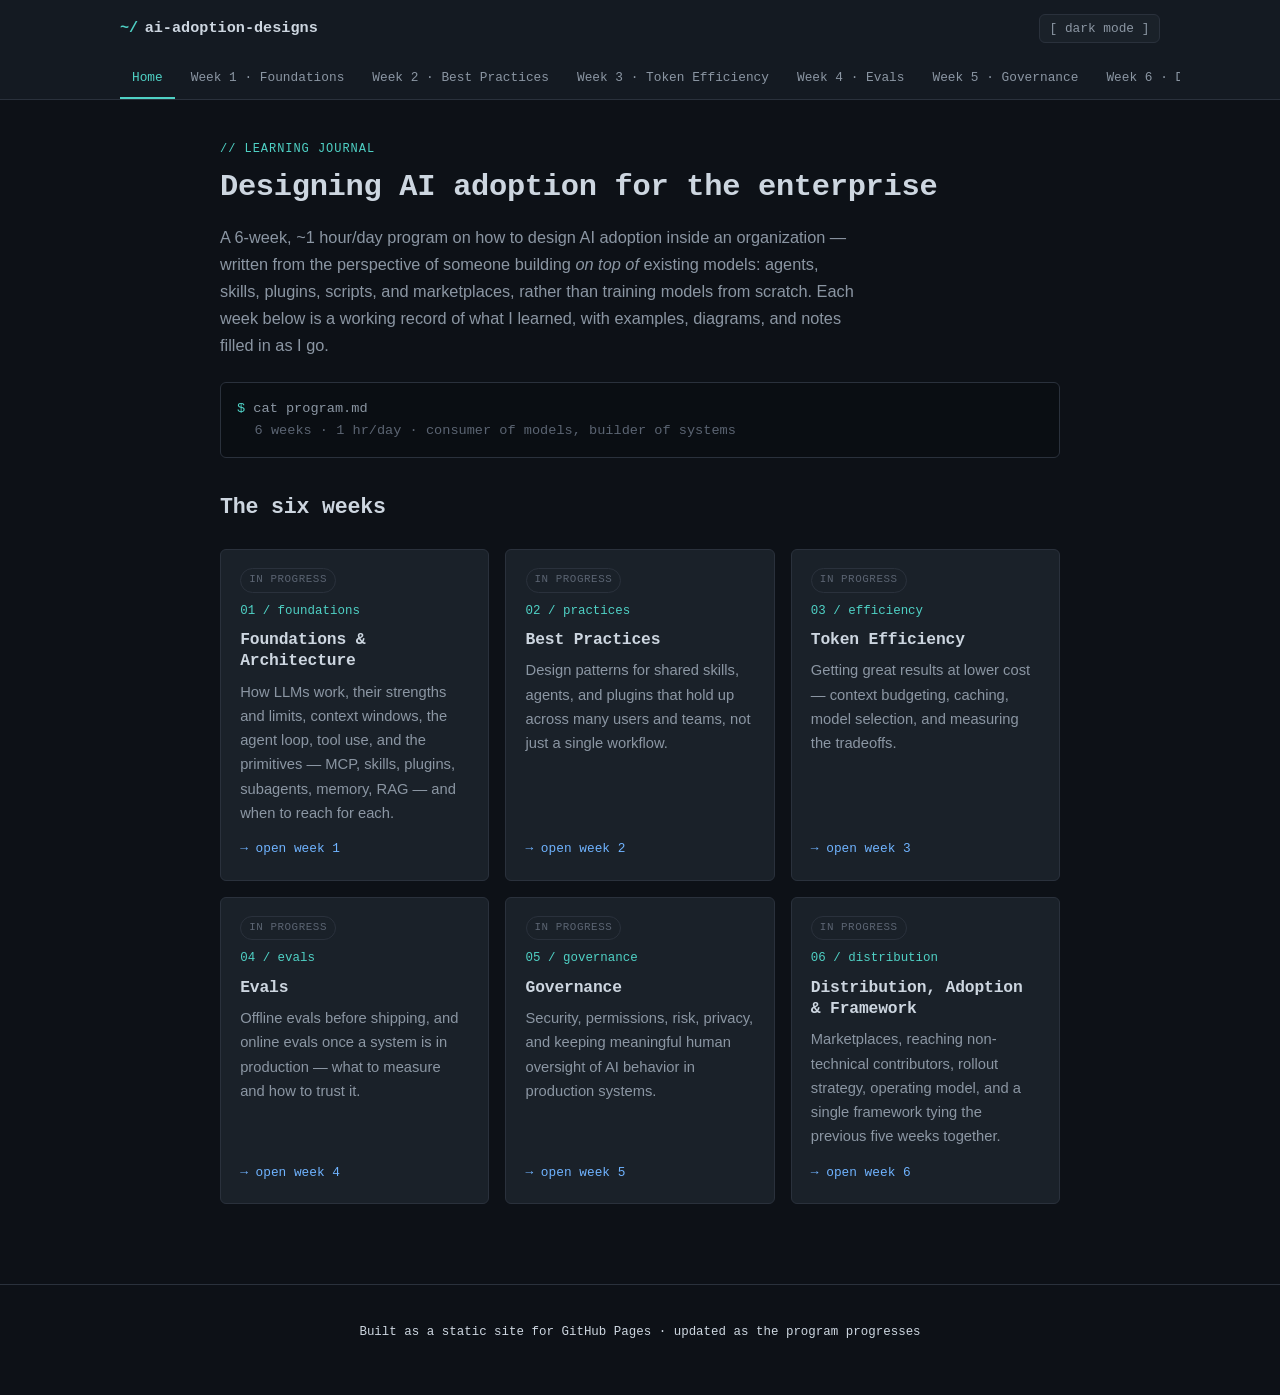
==== index.html @ 13879a93 "Scaffold learning-journal static site Six-week tabbed structure, dark/light theme, code blocks with " ====
<!doctype html>
<html lang="en">
<head>
  <meta charset="utf-8">
  <meta name="viewport" content="width=device-width, initial-scale=1">
  <title>AI Adoption Designs — a learning journal</title>
  <meta name="description" content="A 6-week learning journal on designing enterprise AI adoption: architecture, best practices, token efficiency, evals, governance, and distribution.">
  <link rel="icon" href="assets/favicon.svg" type="image/svg+xml">
  <link rel="stylesheet" href="css/style.css">
</head>
<body>
  <a class="skip-link" href="#main">Skip to content</a>

  <header class="site-header">
    <div class="header-row">
      <a class="brand" href="index.html"><span class="prompt">~/</span>ai-adoption-designs</a>
      <div class="header-spacer"></div>
      <button class="theme-toggle" type="button" data-theme-toggle>[ light mode ]</button>
    </div>
    <nav class="week-nav" aria-label="Weeks">
      <a href="index.html" class="active">Home</a>
      <a href="weeks/week1.html">Week 1 · Foundations</a>
      <a href="weeks/week2.html">Week 2 · Best Practices</a>
      <a href="weeks/week3.html">Week 3 · Token Efficiency</a>
      <a href="weeks/week4.html">Week 4 · Evals</a>
      <a href="weeks/week5.html">Week 5 · Governance</a>
      <a href="weeks/week6.html">Week 6 · Distribution</a>
    </nav>
  </header>

  <main id="main">
    <section class="page-head">
      <p class="week-label">// learning journal</p>
      <h1>Designing AI adoption for the enterprise</h1>
      <p class="page-dek">
        A 6-week, ~1 hour/day program on how to design AI adoption inside an organization —
        written from the perspective of someone building <em>on top of</em> existing models:
        agents, skills, plugins, scripts, and marketplaces, rather than training models from scratch.
        Each week below is a working record of what I learned, with examples, diagrams, and notes
        filled in as I go.
      </p>
    </section>

    <div class="terminal" aria-hidden="true">
      <div class="line">cat program.md</div>
      <div class="out">6 weeks · 1 hr/day · consumer of models, builder of systems</div>
    </div>

    <h2>The six weeks</h2>
    <div class="topic-grid">

      <article class="topic-card">
        <span class="status-pill">in progress</span>
        <span class="topic-index">01 / foundations</span>
        <h3>Foundations &amp; Architecture</h3>
        <p>How LLMs work, their strengths and limits, context windows, the agent loop, tool use,
          and the primitives — MCP, skills, plugins, subagents, memory, RAG — and when to reach for each.</p>
        <a class="card-link" href="weeks/week1.html">→ open week 1</a>
      </article>

      <article class="topic-card">
        <span class="status-pill">in progress</span>
        <span class="topic-index">02 / practices</span>
        <h3>Best Practices</h3>
        <p>Design patterns for shared skills, agents, and plugins that hold up across many users
          and teams, not just a single workflow.</p>
        <a class="card-link" href="weeks/week2.html">→ open week 2</a>
      </article>

      <article class="topic-card">
        <span class="status-pill">in progress</span>
        <span class="topic-index">03 / efficiency</span>
        <h3>Token Efficiency</h3>
        <p>Getting great results at lower cost — context budgeting, caching, model selection,
          and measuring the tradeoffs.</p>
        <a class="card-link" href="weeks/week3.html">→ open week 3</a>
      </article>

      <article class="topic-card">
        <span class="status-pill">in progress</span>
        <span class="topic-index">04 / evals</span>
        <h3>Evals</h3>
        <p>Offline evals before shipping, and online evals once a system is in production —
          what to measure and how to trust it.</p>
        <a class="card-link" href="weeks/week4.html">→ open week 4</a>
      </article>

      <article class="topic-card">
        <span class="status-pill">in progress</span>
        <span class="topic-index">05 / governance</span>
        <h3>Governance</h3>
        <p>Security, permissions, risk, privacy, and keeping meaningful human oversight of
          AI behavior in production systems.</p>
        <a class="card-link" href="weeks/week5.html">→ open week 5</a>
      </article>

      <article class="topic-card">
        <span class="status-pill">in progress</span>
        <span class="topic-index">06 / distribution</span>
        <h3>Distribution, Adoption &amp; Framework</h3>
        <p>Marketplaces, reaching non-technical contributors, rollout strategy, operating model,
          and a single framework tying the previous five weeks together.</p>
        <a class="card-link" href="weeks/week6.html">→ open week 6</a>
      </article>

    </div>
  </main>

  <footer class="site-footer">
    <p>Built as a static site for GitHub Pages · updated as the program progresses</p>
  </footer>

  <script src="js/main.js"></script>
</body>
</html>
---- css/style.css ----
/* ==========================================================================
   AI Adoption Designs — learning journal
   ========================================================================== */

:root {
  --bg: #0d1117;
  --bg-alt: #141a22;
  --bg-raised: #1a2129;
  --border: #2a313c;
  --text: #cdd6e0;
  --text-dim: #8b96a3;
  --text-faint: #5b6472;
  --accent: #4fd1c5;
  --accent-dim: #2f6e68;
  --accent-contrast: #06201d;
  --warn: #e3b341;
  --link: #6fb3ff;
  --code-bg: #0a0e13;
  --shadow: rgba(0, 0, 0, 0.4);
  --radius: 6px;
  --mono: "JetBrains Mono", "Fira Code", ui-monospace, SFMono-Regular, Menlo, Consolas, monospace;
  --sans: -apple-system, BlinkMacSystemFont, "Segoe UI", Helvetica, Arial, sans-serif;
  --maxw: 880px;
}

[data-theme="light"] {
  --bg: #fbfbfa;
  --bg-alt: #f3f3f1;
  --bg-raised: #ffffff;
  --border: #dddbd6;
  --text: #22262b;
  --text-dim: #5a6168;
  --text-faint: #8a9099;
  --accent: #0f8a7e;
  --accent-dim: #c9efe9;
  --accent-contrast: #ffffff;
  --warn: #9a6400;
  --link: #0b5fb0;
  --code-bg: #f3f3f1;
  --shadow: rgba(20, 20, 20, 0.08);
}

* {
  box-sizing: border-box;
}

html {
  color-scheme: dark;
}
[data-theme="light"] html,
[data-theme="light"] {
  color-scheme: light;
}

body {
  margin: 0;
  background: var(--bg);
  color: var(--text);
  font-family: var(--sans);
  font-size: 16px;
  line-height: 1.65;
  -webkit-font-smoothing: antialiased;
}

@media (prefers-reduced-motion: no-preference) {
  a, button, .tab-btn, .theme-toggle {
    transition: color 0.15s ease, background-color 0.15s ease, border-color 0.15s ease, opacity 0.15s ease;
  }
}

a {
  color: var(--link);
  text-decoration: none;
}
a:hover {
  text-decoration: underline;
}

.skip-link {
  position: absolute;
  left: -9999px;
  top: 0;
  background: var(--accent);
  color: var(--accent-contrast);
  padding: 0.5rem 1rem;
  z-index: 100;
}
.skip-link:focus {
  left: 1rem;
  top: 1rem;
}

code, pre, kbd, .mono {
  font-family: var(--mono);
}

h1, h2, h3, h4 {
  font-family: var(--mono);
  font-weight: 600;
  line-height: 1.3;
  letter-spacing: -0.01em;
}

h1 { font-size: 1.9rem; }
h2 { font-size: 1.35rem; margin-top: 2.2rem; }
h3 { font-size: 1.05rem; color: var(--text); margin-top: 1.6rem; }

p { color: var(--text); }
.dim { color: var(--text-dim); }

/* ---- Layout shell ---- */

.site-header {
  border-bottom: 1px solid var(--border);
  background: var(--bg-alt);
  position: sticky;
  top: 0;
  z-index: 20;
}

.header-row {
  max-width: 1080px;
  margin: 0 auto;
  display: flex;
  align-items: center;
  gap: 1rem;
  padding: 0.85rem 1.25rem;
}

.brand {
  font-family: var(--mono);
  font-weight: 700;
  font-size: 0.95rem;
  color: var(--text);
  white-space: nowrap;
  display: flex;
  align-items: center;
  gap: 0.4rem;
}
.brand:hover { text-decoration: none; }
.brand .prompt { color: var(--accent); }

.header-spacer { flex: 1; }

.theme-toggle {
  font-family: var(--mono);
  font-size: 0.8rem;
  background: var(--bg-raised);
  border: 1px solid var(--border);
  color: var(--text-dim);
  padding: 0.4rem 0.6rem;
  border-radius: var(--radius);
  cursor: pointer;
}
.theme-toggle:hover {
  color: var(--text);
  border-color: var(--accent-dim);
}

/* ---- Week tab nav (top-level) ---- */

.week-nav {
  max-width: 1080px;
  margin: 0 auto;
  display: flex;
  gap: 0.25rem;
  padding: 0 1.25rem;
  overflow-x: auto;
  scrollbar-width: thin;
}

.week-nav a {
  font-family: var(--mono);
  font-size: 0.8rem;
  color: var(--text-dim);
  padding: 0.6rem 0.75rem;
  border-bottom: 2px solid transparent;
  white-space: nowrap;
}
.week-nav a:hover {
  color: var(--text);
  text-decoration: none;
}
.week-nav a.active {
  color: var(--accent);
  border-bottom-color: var(--accent);
}

/* ---- Main content ---- */

main {
  max-width: var(--maxw);
  margin: 0 auto;
  padding: 2.5rem 1.25rem 5rem;
}

.page-head {
  margin-bottom: 1.5rem;
}

.week-label {
  font-family: var(--mono);
  font-size: 0.75rem;
  color: var(--accent);
  text-transform: uppercase;
  letter-spacing: 0.08em;
  margin: 0 0 0.5rem;
}

.page-head h1 {
  margin: 0 0 0.5rem;
}

.page-dek {
  color: var(--text-dim);
  font-size: 1.02rem;
  max-width: 640px;
}

/* ---- Sub-tabs within a week ---- */

.subtabs {
  display: flex;
  flex-wrap: wrap;
  gap: 0.4rem;
  margin: 1.75rem 0 1.5rem;
  border-bottom: 1px solid var(--border);
  padding-bottom: 0;
}

.tab-btn {
  font-family: var(--mono);
  font-size: 0.82rem;
  background: transparent;
  border: 1px solid transparent;
  color: var(--text-dim);
  padding: 0.5rem 0.9rem;
  border-radius: var(--radius) var(--radius) 0 0;
  cursor: pointer;
  margin-bottom: -1px;
}

.tab-btn:hover {
  color: var(--text);
}

.tab-btn[aria-selected="true"] {
  color: var(--accent);
  border-color: var(--border);
  border-bottom-color: var(--bg);
  background: var(--bg-raised);
}

.tab-panel {
  outline: none;
}
.tab-panel[hidden] {
  display: none;
}

/* ---- Cards (landing page topics) ---- */

.topic-grid {
  display: grid;
  grid-template-columns: repeat(auto-fit, minmax(260px, 1fr));
  gap: 1rem;
  margin-top: 1.75rem;
}

.topic-card {
  background: var(--bg-raised);
  border: 1px solid var(--border);
  border-radius: var(--radius);
  padding: 1.1rem 1.2rem 1.3rem;
  display: flex;
  flex-direction: column;
  gap: 0.5rem;
}

.topic-card:hover {
  border-color: var(--accent-dim);
}

.topic-index {
  font-family: var(--mono);
  color: var(--accent);
  font-size: 0.78rem;
}

.topic-card h3 {
  margin: 0;
  font-size: 1.02rem;
}

.topic-card p {
  color: var(--text-dim);
  font-size: 0.92rem;
  margin: 0;
  flex: 1;
}

.topic-card .card-link {
  font-family: var(--mono);
  font-size: 0.8rem;
  margin-top: 0.3rem;
}

.status-pill {
  font-family: var(--mono);
  font-size: 0.68rem;
  text-transform: uppercase;
  letter-spacing: 0.05em;
  padding: 0.15rem 0.5rem;
  border-radius: 100px;
  border: 1px solid var(--border);
  color: var(--text-faint);
  align-self: flex-start;
}
.status-pill.done {
  color: var(--accent);
  border-color: var(--accent-dim);
}

/* ---- Code blocks ---- */

.code-block {
  position: relative;
  background: var(--code-bg);
  border: 1px solid var(--border);
  border-radius: var(--radius);
  margin: 1.1rem 0;
  overflow: hidden;
}

.code-block .code-head {
  display: flex;
  align-items: center;
  justify-content: space-between;
  padding: 0.45rem 0.8rem;
  border-bottom: 1px solid var(--border);
  background: var(--bg-alt);
}

.code-block .code-lang {
  font-family: var(--mono);
  font-size: 0.72rem;
  color: var(--text-faint);
  text-transform: uppercase;
  letter-spacing: 0.06em;
}

.copy-btn {
  font-family: var(--mono);
  font-size: 0.72rem;
  background: transparent;
  border: 1px solid var(--border);
  color: var(--text-dim);
  padding: 0.2rem 0.55rem;
  border-radius: 4px;
  cursor: pointer;
}
.copy-btn:hover {
  color: var(--text);
  border-color: var(--accent-dim);
}
.copy-btn.copied {
  color: var(--accent);
  border-color: var(--accent-dim);
}

pre {
  margin: 0;
  padding: 0.9rem 1rem;
  overflow-x: auto;
  font-size: 0.85rem;
  line-height: 1.55;
}
pre code {
  font-family: var(--mono);
  background: none;
}

:not(pre) > code {
  background: var(--code-bg);
  border: 1px solid var(--border);
  border-radius: 4px;
  padding: 0.1rem 0.35rem;
  font-size: 0.88em;
}

/* minimal manual syntax tones (no JS highlighter dependency) */
.tok-kw { color: #d08cff; }
[data-theme="light"] .tok-kw { color: #8250df; }
.tok-str { color: #9fd98c; }
[data-theme="light"] .tok-str { color: #1a7f37; }
.tok-com { color: var(--text-faint); font-style: italic; }
.tok-fn { color: var(--link); }
.tok-num { color: var(--warn); }

/* ---- Terminal-style callout ---- */

.terminal {
  background: var(--code-bg);
  border: 1px solid var(--border);
  border-radius: var(--radius);
  padding: 0.9rem 1rem;
  margin: 1.1rem 0;
  font-family: var(--mono);
  font-size: 0.85rem;
  color: var(--text-dim);
}
.terminal .line::before {
  content: "$ ";
  color: var(--accent);
}
.terminal .out {
  color: var(--text-faint);
  padding-left: 1.1rem;
}

/* ---- Notes / callout boxes ---- */

.callout {
  border-left: 3px solid var(--accent-dim);
  background: var(--bg-raised);
  padding: 0.8rem 1rem;
  border-radius: 0 var(--radius) var(--radius) 0;
  margin: 1.1rem 0;
  font-size: 0.95rem;
}
.callout.warn {
  border-left-color: var(--warn);
}
.callout p:first-child { margin-top: 0; }
.callout p:last-child { margin-bottom: 0; }

.placeholder {
  border: 1px dashed var(--border);
  border-radius: var(--radius);
  padding: 1rem;
  color: var(--text-faint);
  font-size: 0.85rem;
  font-family: var(--mono);
  background: var(--bg-alt);
}

/* ---- Diagram figure ---- */

figure.diagram {
  margin: 1.5rem 0;
  padding: 1rem;
  background: var(--bg-raised);
  border: 1px solid var(--border);
  border-radius: var(--radius);
}
figure.diagram svg {
  width: 100%;
  height: auto;
  display: block;
}
figure.diagram figcaption {
  font-family: var(--mono);
  font-size: 0.78rem;
  color: var(--text-faint);
  margin-top: 0.6rem;
  text-align: center;
}

/* ---- Tables ---- */

table {
  width: 100%;
  border-collapse: collapse;
  margin: 1.1rem 0;
  font-size: 0.92rem;
}
th, td {
  text-align: left;
  padding: 0.55rem 0.7rem;
  border-bottom: 1px solid var(--border);
}
th {
  font-family: var(--mono);
  font-size: 0.78rem;
  color: var(--text-dim);
  text-transform: uppercase;
  letter-spacing: 0.04em;
}

ul, ol {
  color: var(--text);
  padding-left: 1.3rem;
}
li {
  margin-bottom: 0.4rem;
}

/* ---- Footer ---- */

.site-footer {
  border-top: 1px solid var(--border);
  padding: 1.5rem 1.25rem 2.5rem;
  text-align: center;
  color: var(--text-faint);
  font-family: var(--mono);
  font-size: 0.78rem;
}

/* ---- Focus visibility ---- */

a:focus-visible,
button:focus-visible {
  outline: 2px solid var(--accent);
  outline-offset: 2px;
}

/* ---- Responsive ---- */

@media (max-width: 640px) {
  h1 { font-size: 1.5rem; }
  main { padding: 1.75rem 1rem 4rem; }
  .header-row { padding: 0.75rem 1rem; }
}
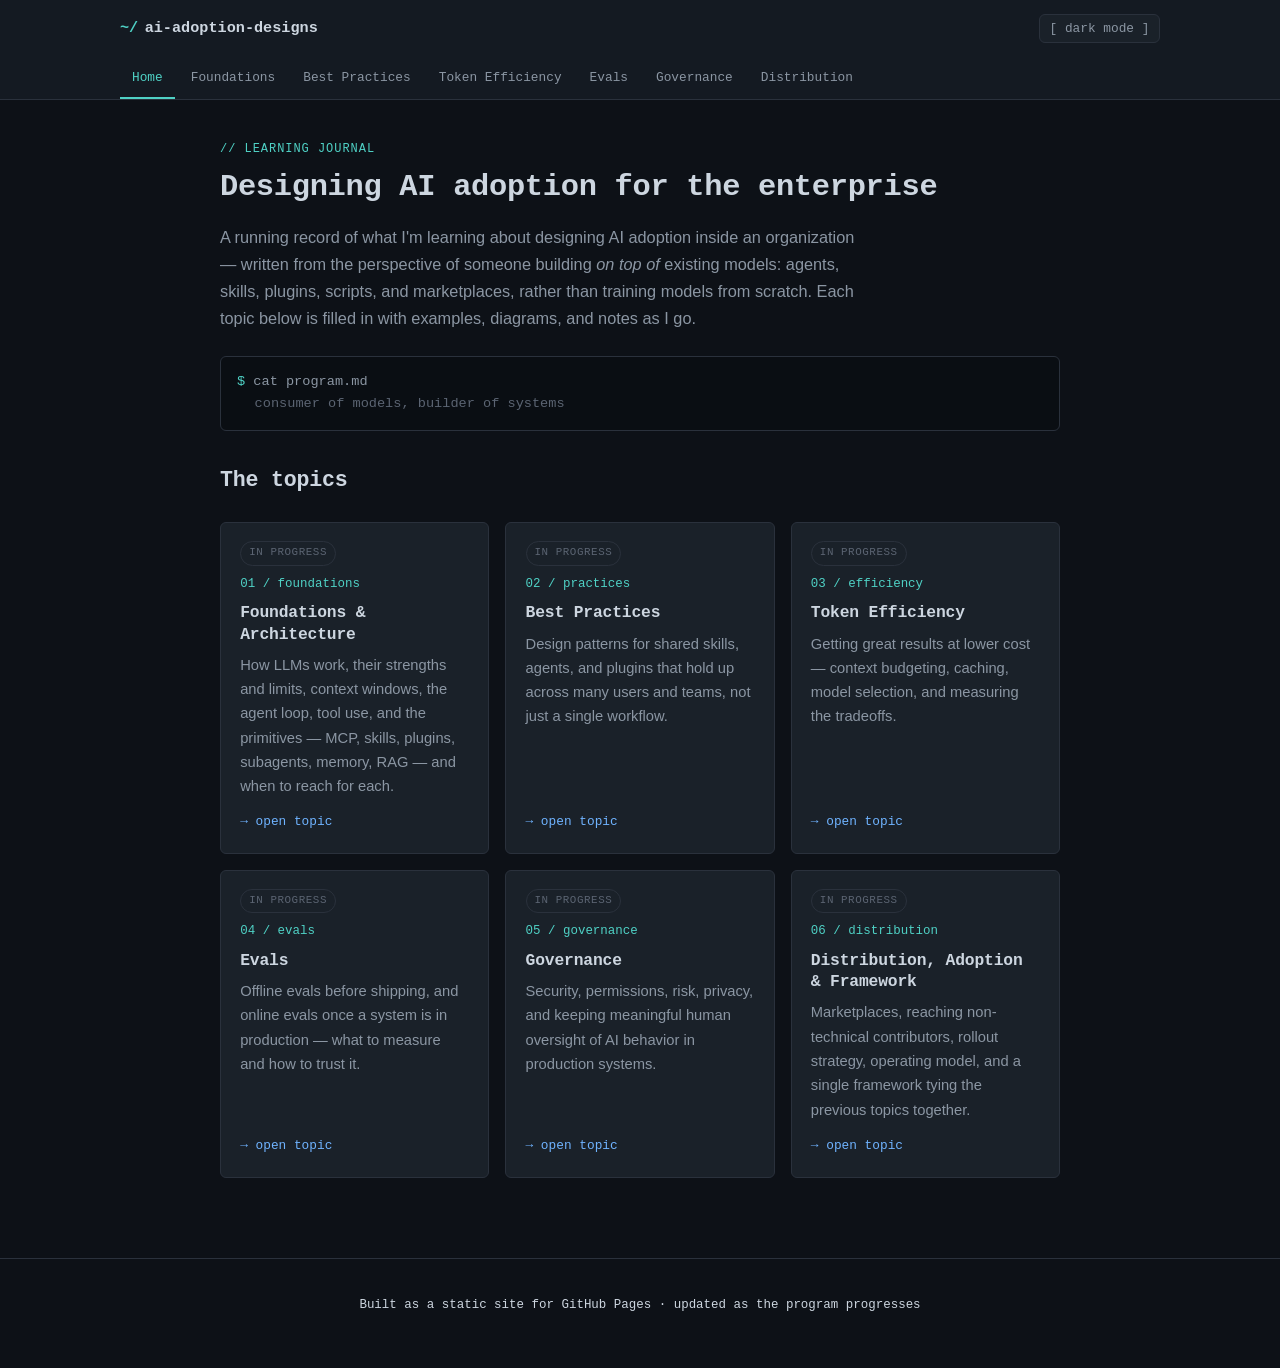
==== commit 4898ecfe: "Reorganize site around topics instead of weeks Weeks were a personal scheduling scheme, not a naviga" ====
--- a/index.html
+++ b/index.html
@@ -4,7 +4,7 @@
   <meta charset="utf-8">
   <meta name="viewport" content="width=device-width, initial-scale=1">
   <title>AI Adoption Designs — a learning journal</title>
-  <meta name="description" content="A 6-week learning journal on designing enterprise AI adoption: architecture, best practices, token efficiency, evals, governance, and distribution.">
+  <meta name="description" content="A learning journal on designing enterprise AI adoption: architecture, best practices, token efficiency, evals, governance, and distribution.">
   <link rel="icon" href="assets/favicon.svg" type="image/svg+xml">
   <link rel="stylesheet" href="css/style.css">
 </head>
@@ -17,36 +17,35 @@
       <div class="header-spacer"></div>
       <button class="theme-toggle" type="button" data-theme-toggle>[ light mode ]</button>
     </div>
-    <nav class="week-nav" aria-label="Weeks">
+    <nav class="topic-nav" aria-label="Topics">
       <a href="index.html" class="active">Home</a>
-      <a href="weeks/week1.html">Week 1 · Foundations</a>
-      <a href="weeks/week2.html">Week 2 · Best Practices</a>
-      <a href="weeks/week3.html">Week 3 · Token Efficiency</a>
-      <a href="weeks/week4.html">Week 4 · Evals</a>
-      <a href="weeks/week5.html">Week 5 · Governance</a>
-      <a href="weeks/week6.html">Week 6 · Distribution</a>
+      <a href="topics/foundations.html">Foundations</a>
+      <a href="topics/practices.html">Best Practices</a>
+      <a href="topics/efficiency.html">Token Efficiency</a>
+      <a href="topics/evals.html">Evals</a>
+      <a href="topics/governance.html">Governance</a>
+      <a href="topics/distribution.html">Distribution</a>
     </nav>
   </header>
 
   <main id="main">
     <section class="page-head">
-      <p class="week-label">// learning journal</p>
+      <p class="topic-label">// learning journal</p>
       <h1>Designing AI adoption for the enterprise</h1>
       <p class="page-dek">
-        A 6-week, ~1 hour/day program on how to design AI adoption inside an organization —
+        A running record of what I'm learning about designing AI adoption inside an organization —
         written from the perspective of someone building <em>on top of</em> existing models:
         agents, skills, plugins, scripts, and marketplaces, rather than training models from scratch.
-        Each week below is a working record of what I learned, with examples, diagrams, and notes
-        filled in as I go.
+        Each topic below is filled in with examples, diagrams, and notes as I go.
       </p>
     </section>
 
     <div class="terminal" aria-hidden="true">
       <div class="line">cat program.md</div>
-      <div class="out">6 weeks · 1 hr/day · consumer of models, builder of systems</div>
+      <div class="out">consumer of models, builder of systems</div>
     </div>
 
-    <h2>The six weeks</h2>
+    <h2>The topics</h2>
     <div class="topic-grid">
 
       <article class="topic-card">
@@ -55,7 +54,7 @@
         <h3>Foundations &amp; Architecture</h3>
         <p>How LLMs work, their strengths and limits, context windows, the agent loop, tool use,
           and the primitives — MCP, skills, plugins, subagents, memory, RAG — and when to reach for each.</p>
-        <a class="card-link" href="weeks/week1.html">→ open week 1</a>
+        <a class="card-link" href="topics/foundations.html">→ open topic</a>
       </article>
 
       <article class="topic-card">
@@ -64,7 +63,7 @@
         <h3>Best Practices</h3>
         <p>Design patterns for shared skills, agents, and plugins that hold up across many users
           and teams, not just a single workflow.</p>
-        <a class="card-link" href="weeks/week2.html">→ open week 2</a>
+        <a class="card-link" href="topics/practices.html">→ open topic</a>
       </article>
 
       <article class="topic-card">
@@ -73,7 +72,7 @@
         <h3>Token Efficiency</h3>
         <p>Getting great results at lower cost — context budgeting, caching, model selection,
           and measuring the tradeoffs.</p>
-        <a class="card-link" href="weeks/week3.html">→ open week 3</a>
+        <a class="card-link" href="topics/efficiency.html">→ open topic</a>
       </article>
 
       <article class="topic-card">
@@ -82,7 +81,7 @@
         <h3>Evals</h3>
         <p>Offline evals before shipping, and online evals once a system is in production —
           what to measure and how to trust it.</p>
-        <a class="card-link" href="weeks/week4.html">→ open week 4</a>
+        <a class="card-link" href="topics/evals.html">→ open topic</a>
       </article>
 
       <article class="topic-card">
@@ -91,7 +90,7 @@
         <h3>Governance</h3>
         <p>Security, permissions, risk, privacy, and keeping meaningful human oversight of
           AI behavior in production systems.</p>
-        <a class="card-link" href="weeks/week5.html">→ open week 5</a>
+        <a class="card-link" href="topics/governance.html">→ open topic</a>
       </article>
 
       <article class="topic-card">
@@ -99,8 +98,8 @@
         <span class="topic-index">06 / distribution</span>
         <h3>Distribution, Adoption &amp; Framework</h3>
         <p>Marketplaces, reaching non-technical contributors, rollout strategy, operating model,
-          and a single framework tying the previous five weeks together.</p>
-        <a class="card-link" href="weeks/week6.html">→ open week 6</a>
+          and a single framework tying the previous topics together.</p>
+        <a class="card-link" href="topics/distribution.html">→ open topic</a>
       </article>
 
     </div>
--- a/css/style.css
+++ b/css/style.css
@@ -157,9 +157,9 @@
   border-color: var(--accent-dim);
 }
 
-/* ---- Week tab nav (top-level) ---- */
-
-.week-nav {
+/* ---- Topic tab nav (top-level) ---- */
+
+.topic-nav {
   max-width: 1080px;
   margin: 0 auto;
   display: flex;
@@ -169,7 +169,7 @@
   scrollbar-width: thin;
 }
 
-.week-nav a {
+.topic-nav a {
   font-family: var(--mono);
   font-size: 0.8rem;
   color: var(--text-dim);
@@ -177,11 +177,11 @@
   border-bottom: 2px solid transparent;
   white-space: nowrap;
 }
-.week-nav a:hover {
+.topic-nav a:hover {
   color: var(--text);
   text-decoration: none;
 }
-.week-nav a.active {
+.topic-nav a.active {
   color: var(--accent);
   border-bottom-color: var(--accent);
 }
@@ -198,7 +198,7 @@
   margin-bottom: 1.5rem;
 }
 
-.week-label {
+.topic-label {
   font-family: var(--mono);
   font-size: 0.75rem;
   color: var(--accent);
@@ -217,7 +217,7 @@
   max-width: 640px;
 }
 
-/* ---- Sub-tabs within a week ---- */
+/* ---- Sub-tabs within a topic ---- */
 
 .subtabs {
   display: flex;
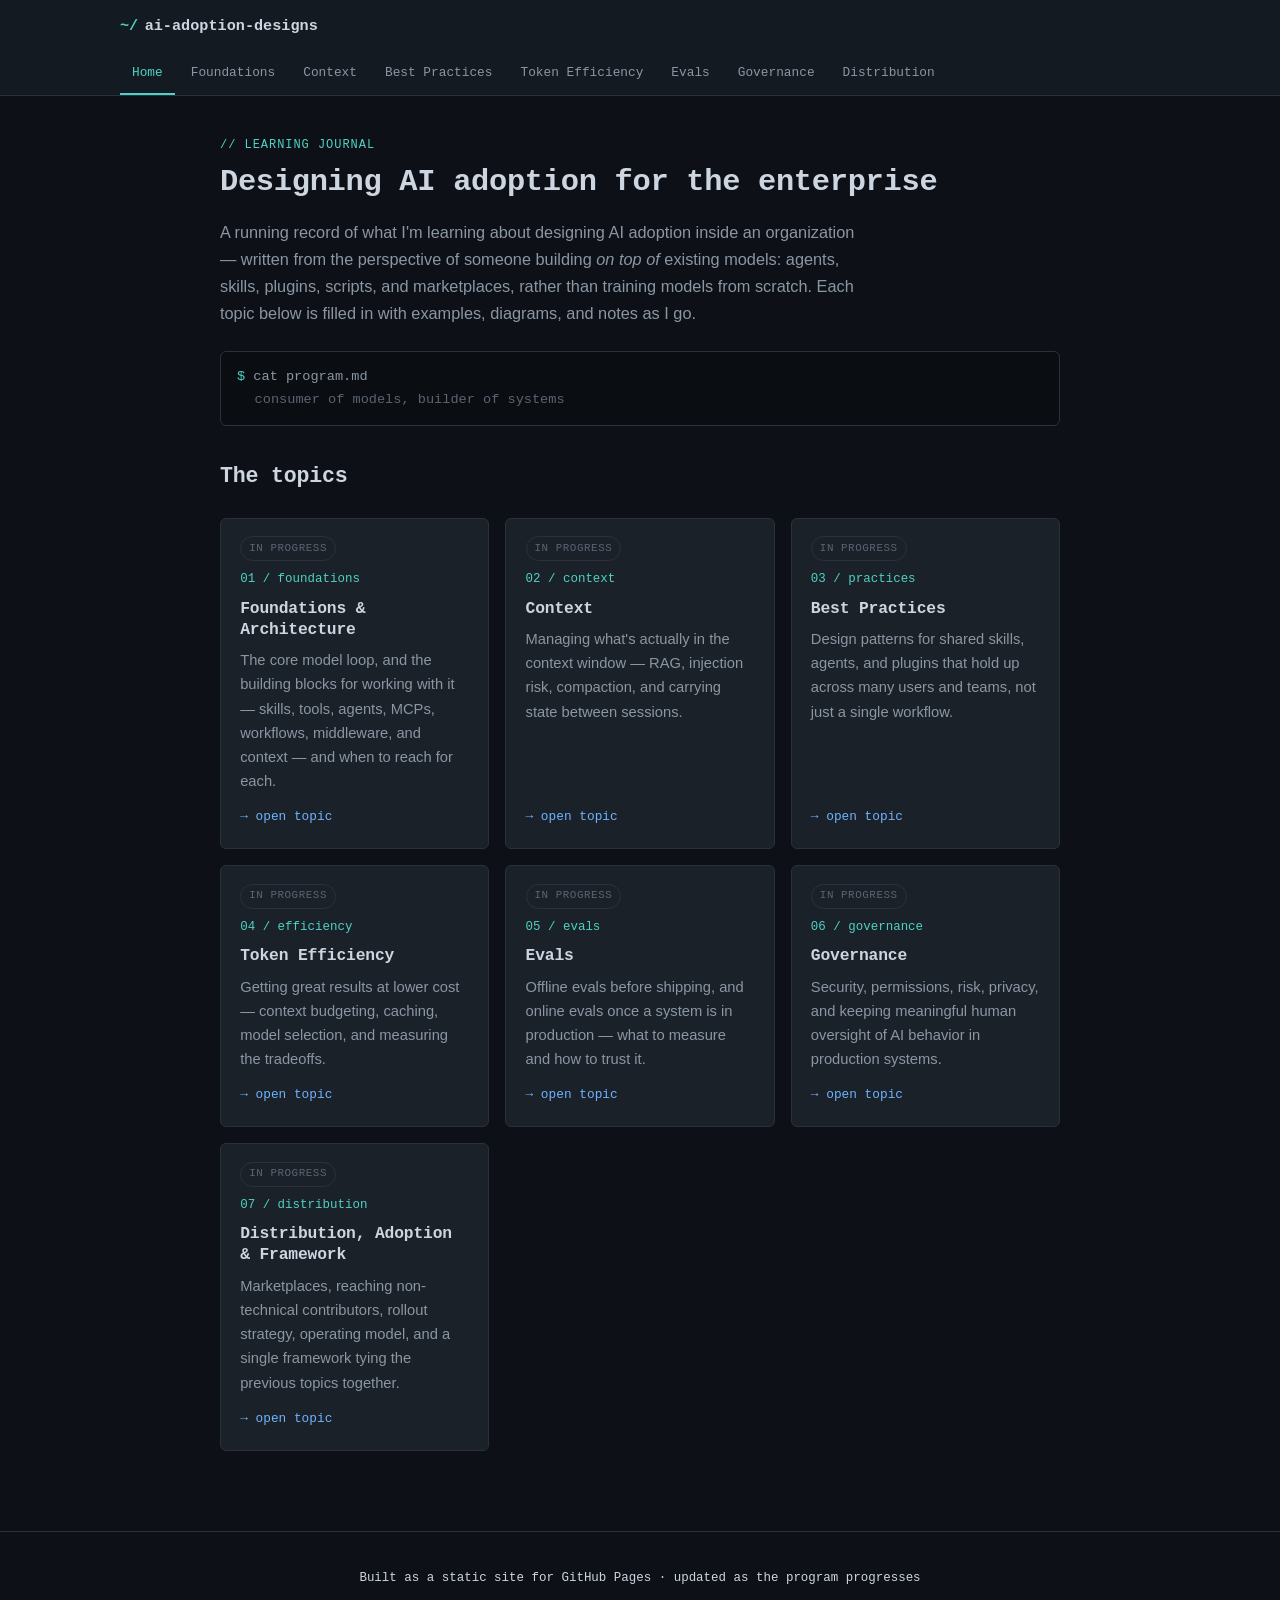
==== commit 29ac9a18: "Drop light mode, add Context topic, fill in Foundations content Removes the light/dark toggle and fo" ====
--- a/index.html
+++ b/index.html
@@ -4,7 +4,7 @@
   <meta charset="utf-8">
   <meta name="viewport" content="width=device-width, initial-scale=1">
   <title>AI Adoption Designs — a learning journal</title>
-  <meta name="description" content="A learning journal on designing enterprise AI adoption: architecture, best practices, token efficiency, evals, governance, and distribution.">
+  <meta name="description" content="A learning journal on designing enterprise AI adoption: architecture, context, best practices, token efficiency, evals, governance, and distribution.">
   <link rel="icon" href="assets/favicon.svg" type="image/svg+xml">
   <link rel="stylesheet" href="css/style.css">
 </head>
@@ -15,11 +15,11 @@
     <div class="header-row">
       <a class="brand" href="index.html"><span class="prompt">~/</span>ai-adoption-designs</a>
       <div class="header-spacer"></div>
-      <button class="theme-toggle" type="button" data-theme-toggle>[ light mode ]</button>
     </div>
     <nav class="topic-nav" aria-label="Topics">
       <a href="index.html" class="active">Home</a>
       <a href="topics/foundations.html">Foundations</a>
+      <a href="topics/context.html">Context</a>
       <a href="topics/practices.html">Best Practices</a>
       <a href="topics/efficiency.html">Token Efficiency</a>
       <a href="topics/evals.html">Evals</a>
@@ -52,14 +52,23 @@
         <span class="status-pill">in progress</span>
         <span class="topic-index">01 / foundations</span>
         <h3>Foundations &amp; Architecture</h3>
-        <p>How LLMs work, their strengths and limits, context windows, the agent loop, tool use,
-          and the primitives — MCP, skills, plugins, subagents, memory, RAG — and when to reach for each.</p>
+        <p>The core model loop, and the building blocks for working with it — skills, tools,
+          agents, MCPs, workflows, middleware, and context — and when to reach for each.</p>
         <a class="card-link" href="topics/foundations.html">→ open topic</a>
       </article>
 
       <article class="topic-card">
         <span class="status-pill">in progress</span>
-        <span class="topic-index">02 / practices</span>
+        <span class="topic-index">02 / context</span>
+        <h3>Context</h3>
+        <p>Managing what's actually in the context window — RAG, injection risk, compaction,
+          and carrying state between sessions.</p>
+        <a class="card-link" href="topics/context.html">→ open topic</a>
+      </article>
+
+      <article class="topic-card">
+        <span class="status-pill">in progress</span>
+        <span class="topic-index">03 / practices</span>
         <h3>Best Practices</h3>
         <p>Design patterns for shared skills, agents, and plugins that hold up across many users
           and teams, not just a single workflow.</p>
@@ -68,7 +77,7 @@
 
       <article class="topic-card">
         <span class="status-pill">in progress</span>
-        <span class="topic-index">03 / efficiency</span>
+        <span class="topic-index">04 / efficiency</span>
         <h3>Token Efficiency</h3>
         <p>Getting great results at lower cost — context budgeting, caching, model selection,
           and measuring the tradeoffs.</p>
@@ -77,7 +86,7 @@
 
       <article class="topic-card">
         <span class="status-pill">in progress</span>
-        <span class="topic-index">04 / evals</span>
+        <span class="topic-index">05 / evals</span>
         <h3>Evals</h3>
         <p>Offline evals before shipping, and online evals once a system is in production —
           what to measure and how to trust it.</p>
@@ -86,7 +95,7 @@
 
       <article class="topic-card">
         <span class="status-pill">in progress</span>
-        <span class="topic-index">05 / governance</span>
+        <span class="topic-index">06 / governance</span>
         <h3>Governance</h3>
         <p>Security, permissions, risk, privacy, and keeping meaningful human oversight of
           AI behavior in production systems.</p>
@@ -95,7 +104,7 @@
 
       <article class="topic-card">
         <span class="status-pill">in progress</span>
-        <span class="topic-index">06 / distribution</span>
+        <span class="topic-index">07 / distribution</span>
         <h3>Distribution, Adoption &amp; Framework</h3>
         <p>Marketplaces, reaching non-technical contributors, rollout strategy, operating model,
           and a single framework tying the previous topics together.</p>
--- a/css/style.css
+++ b/css/style.css
@@ -23,33 +23,12 @@
   --maxw: 880px;
 }
 
-[data-theme="light"] {
-  --bg: #fbfbfa;
-  --bg-alt: #f3f3f1;
-  --bg-raised: #ffffff;
-  --border: #dddbd6;
-  --text: #22262b;
-  --text-dim: #5a6168;
-  --text-faint: #8a9099;
-  --accent: #0f8a7e;
-  --accent-dim: #c9efe9;
-  --accent-contrast: #ffffff;
-  --warn: #9a6400;
-  --link: #0b5fb0;
-  --code-bg: #f3f3f1;
-  --shadow: rgba(20, 20, 20, 0.08);
-}
-
 * {
   box-sizing: border-box;
 }
 
 html {
   color-scheme: dark;
-}
-[data-theme="light"] html,
-[data-theme="light"] {
-  color-scheme: light;
 }
 
 body {
@@ -63,7 +42,7 @@
 }
 
 @media (prefers-reduced-motion: no-preference) {
-  a, button, .tab-btn, .theme-toggle {
+  a, button, .tab-btn {
     transition: color 0.15s ease, background-color 0.15s ease, border-color 0.15s ease, opacity 0.15s ease;
   }
 }
@@ -142,21 +121,6 @@
 
 .header-spacer { flex: 1; }
 
-.theme-toggle {
-  font-family: var(--mono);
-  font-size: 0.8rem;
-  background: var(--bg-raised);
-  border: 1px solid var(--border);
-  color: var(--text-dim);
-  padding: 0.4rem 0.6rem;
-  border-radius: var(--radius);
-  cursor: pointer;
-}
-.theme-toggle:hover {
-  color: var(--text);
-  border-color: var(--accent-dim);
-}
-
 /* ---- Topic tab nav (top-level) ---- */
 
 .topic-nav {
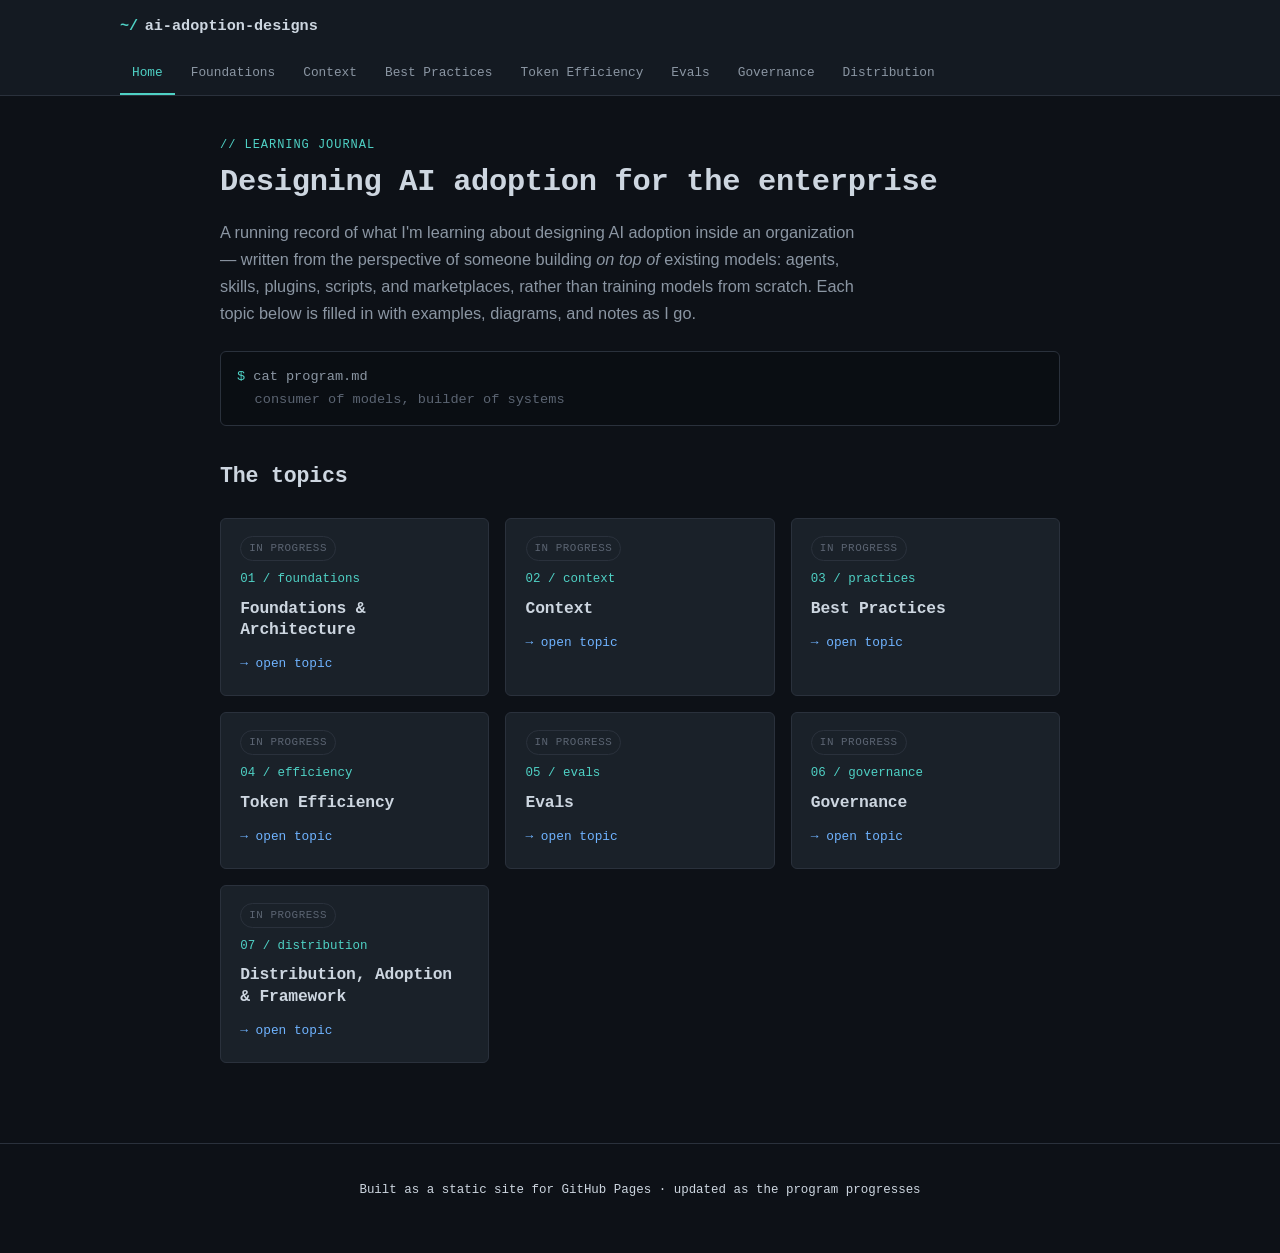
==== commit 0421dd41: "Remove topic subtitles and context subtab prev/next nav Drop the page-dek subtitle from each topic p" ====
--- a/index.html
+++ b/index.html
@@ -52,8 +52,6 @@
         <span class="status-pill">in progress</span>
         <span class="topic-index">01 / foundations</span>
         <h3>Foundations &amp; Architecture</h3>
-        <p>The core model loop, and the building blocks for working with it — skills, tools,
-          agents, MCPs, workflows, middleware, and context — and when to reach for each.</p>
         <a class="card-link" href="topics/foundations.html">→ open topic</a>
       </article>
 
@@ -61,8 +59,6 @@
         <span class="status-pill">in progress</span>
         <span class="topic-index">02 / context</span>
         <h3>Context</h3>
-        <p>Managing what's actually in the context window — RAG, injection risk, compaction,
-          and carrying state between sessions.</p>
         <a class="card-link" href="topics/context.html">→ open topic</a>
       </article>
 
@@ -70,8 +66,6 @@
         <span class="status-pill">in progress</span>
         <span class="topic-index">03 / practices</span>
         <h3>Best Practices</h3>
-        <p>Design patterns for shared skills, agents, and plugins that hold up across many users
-          and teams, not just a single workflow.</p>
         <a class="card-link" href="topics/practices.html">→ open topic</a>
       </article>
 
@@ -79,8 +73,6 @@
         <span class="status-pill">in progress</span>
         <span class="topic-index">04 / efficiency</span>
         <h3>Token Efficiency</h3>
-        <p>Getting great results at lower cost — context budgeting, caching, model selection,
-          and measuring the tradeoffs.</p>
         <a class="card-link" href="topics/efficiency.html">→ open topic</a>
       </article>
 
@@ -88,8 +80,6 @@
         <span class="status-pill">in progress</span>
         <span class="topic-index">05 / evals</span>
         <h3>Evals</h3>
-        <p>Offline evals before shipping, and online evals once a system is in production —
-          what to measure and how to trust it.</p>
         <a class="card-link" href="topics/evals.html">→ open topic</a>
       </article>
 
@@ -97,8 +87,6 @@
         <span class="status-pill">in progress</span>
         <span class="topic-index">06 / governance</span>
         <h3>Governance</h3>
-        <p>Security, permissions, risk, privacy, and keeping meaningful human oversight of
-          AI behavior in production systems.</p>
         <a class="card-link" href="topics/governance.html">→ open topic</a>
       </article>
 
@@ -106,8 +94,6 @@
         <span class="status-pill">in progress</span>
         <span class="topic-index">07 / distribution</span>
         <h3>Distribution, Adoption &amp; Framework</h3>
-        <p>Marketplaces, reaching non-technical contributors, rollout strategy, operating model,
-          and a single framework tying the previous topics together.</p>
         <a class="card-link" href="topics/distribution.html">→ open topic</a>
       </article>
 
--- a/css/style.css
+++ b/css/style.css
@@ -222,6 +222,33 @@
   display: none;
 }
 
+.next-topic {
+  display: flex;
+  align-items: center;
+  margin-top: 2.5rem;
+  padding-top: 1.25rem;
+  border-top: 1px solid var(--border);
+}
+
+.prev-topic-btn,
+.next-topic-btn {
+  font-family: var(--mono);
+  font-size: 0.85rem;
+  color: var(--accent);
+  background: none;
+  border: none;
+  cursor: pointer;
+  padding: 0.3rem 0;
+}
+.prev-topic-btn:hover,
+.next-topic-btn:hover {
+  text-decoration: underline;
+}
+
+.next-topic-btn {
+  margin-left: auto;
+}
+
 /* ---- Cards (landing page topics) ---- */
 
 .topic-grid {
@@ -267,6 +294,10 @@
   font-family: var(--mono);
   font-size: 0.8rem;
   margin-top: 0.3rem;
+}
+
+.context-link {
+  color: var(--accent);
 }
 
 .status-pill {
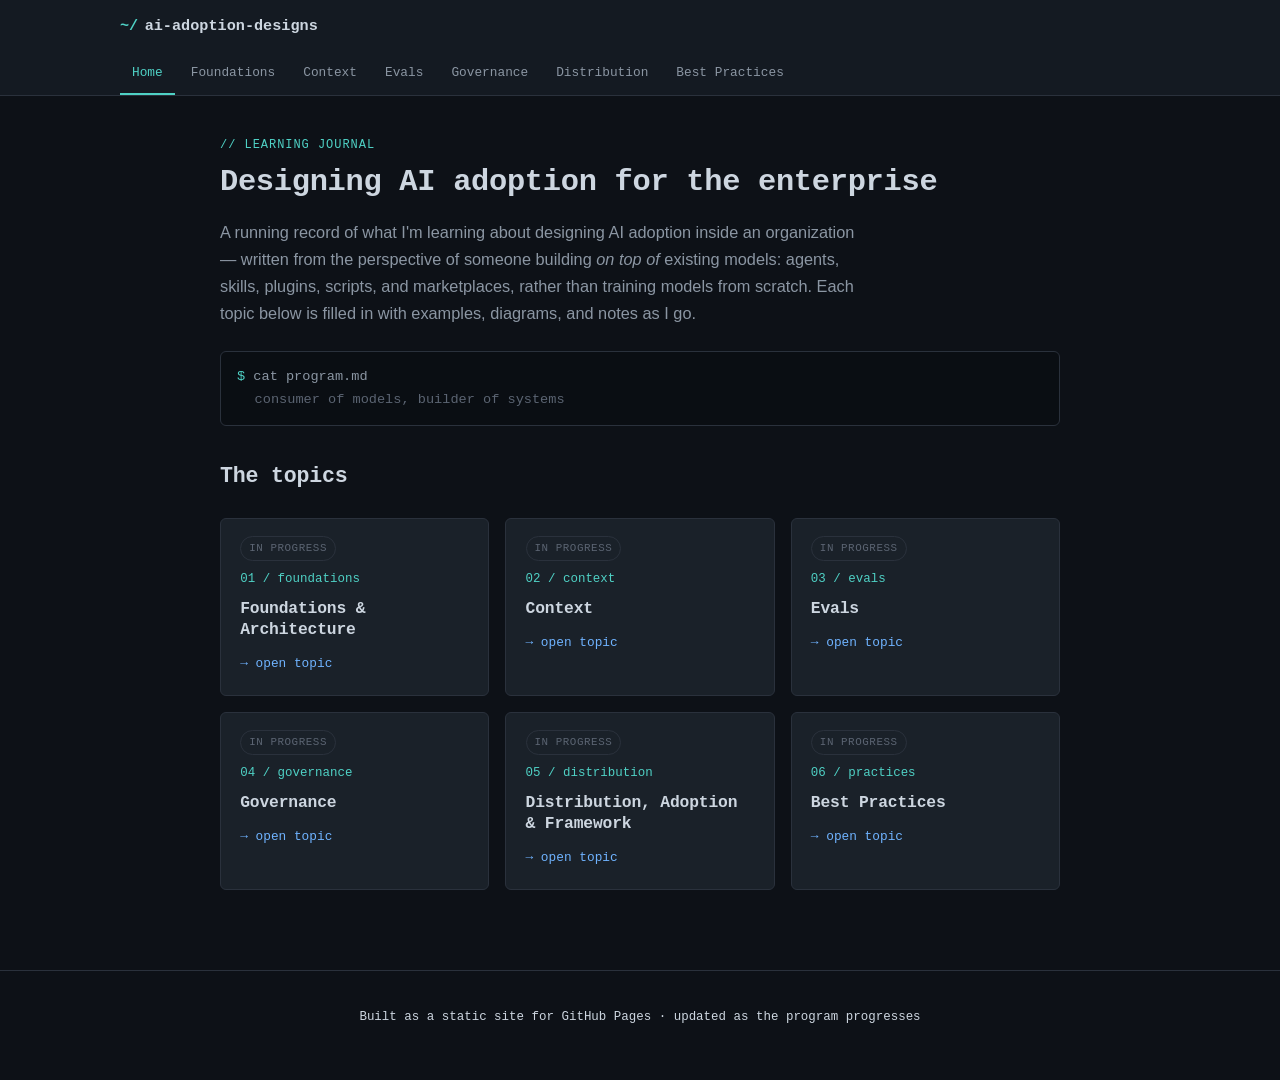
==== commit 927b4e64: "Merge Token Efficiency into Best Practices; reorder topics Fold Token Efficiency's content into a ne" ====
--- a/index.html
+++ b/index.html
@@ -4,7 +4,7 @@
   <meta charset="utf-8">
   <meta name="viewport" content="width=device-width, initial-scale=1">
   <title>AI Adoption Designs — a learning journal</title>
-  <meta name="description" content="A learning journal on designing enterprise AI adoption: architecture, context, best practices, token efficiency, evals, governance, and distribution.">
+  <meta name="description" content="A learning journal on designing enterprise AI adoption: architecture, context, evals, governance, distribution, and best practices (including token efficiency).">
   <link rel="icon" href="assets/favicon.svg" type="image/svg+xml">
   <link rel="stylesheet" href="css/style.css">
 </head>
@@ -20,11 +20,10 @@
       <a href="index.html" class="active">Home</a>
       <a href="topics/foundations.html">Foundations</a>
       <a href="topics/context.html">Context</a>
-      <a href="topics/practices.html">Best Practices</a>
-      <a href="topics/efficiency.html">Token Efficiency</a>
       <a href="topics/evals.html">Evals</a>
       <a href="topics/governance.html">Governance</a>
       <a href="topics/distribution.html">Distribution</a>
+      <a href="topics/practices.html">Best Practices</a>
     </nav>
   </header>
 
@@ -64,37 +63,30 @@
 
       <article class="topic-card">
         <span class="status-pill">in progress</span>
-        <span class="topic-index">03 / practices</span>
-        <h3>Best Practices</h3>
-        <a class="card-link" href="topics/practices.html">→ open topic</a>
-      </article>
-
-      <article class="topic-card">
-        <span class="status-pill">in progress</span>
-        <span class="topic-index">04 / efficiency</span>
-        <h3>Token Efficiency</h3>
-        <a class="card-link" href="topics/efficiency.html">→ open topic</a>
-      </article>
-
-      <article class="topic-card">
-        <span class="status-pill">in progress</span>
-        <span class="topic-index">05 / evals</span>
+        <span class="topic-index">03 / evals</span>
         <h3>Evals</h3>
         <a class="card-link" href="topics/evals.html">→ open topic</a>
       </article>
 
       <article class="topic-card">
         <span class="status-pill">in progress</span>
-        <span class="topic-index">06 / governance</span>
+        <span class="topic-index">04 / governance</span>
         <h3>Governance</h3>
         <a class="card-link" href="topics/governance.html">→ open topic</a>
       </article>
 
       <article class="topic-card">
         <span class="status-pill">in progress</span>
-        <span class="topic-index">07 / distribution</span>
+        <span class="topic-index">05 / distribution</span>
         <h3>Distribution, Adoption &amp; Framework</h3>
         <a class="card-link" href="topics/distribution.html">→ open topic</a>
+      </article>
+
+      <article class="topic-card">
+        <span class="status-pill">in progress</span>
+        <span class="topic-index">06 / practices</span>
+        <h3>Best Practices</h3>
+        <a class="card-link" href="topics/practices.html">→ open topic</a>
       </article>
 
     </div>
